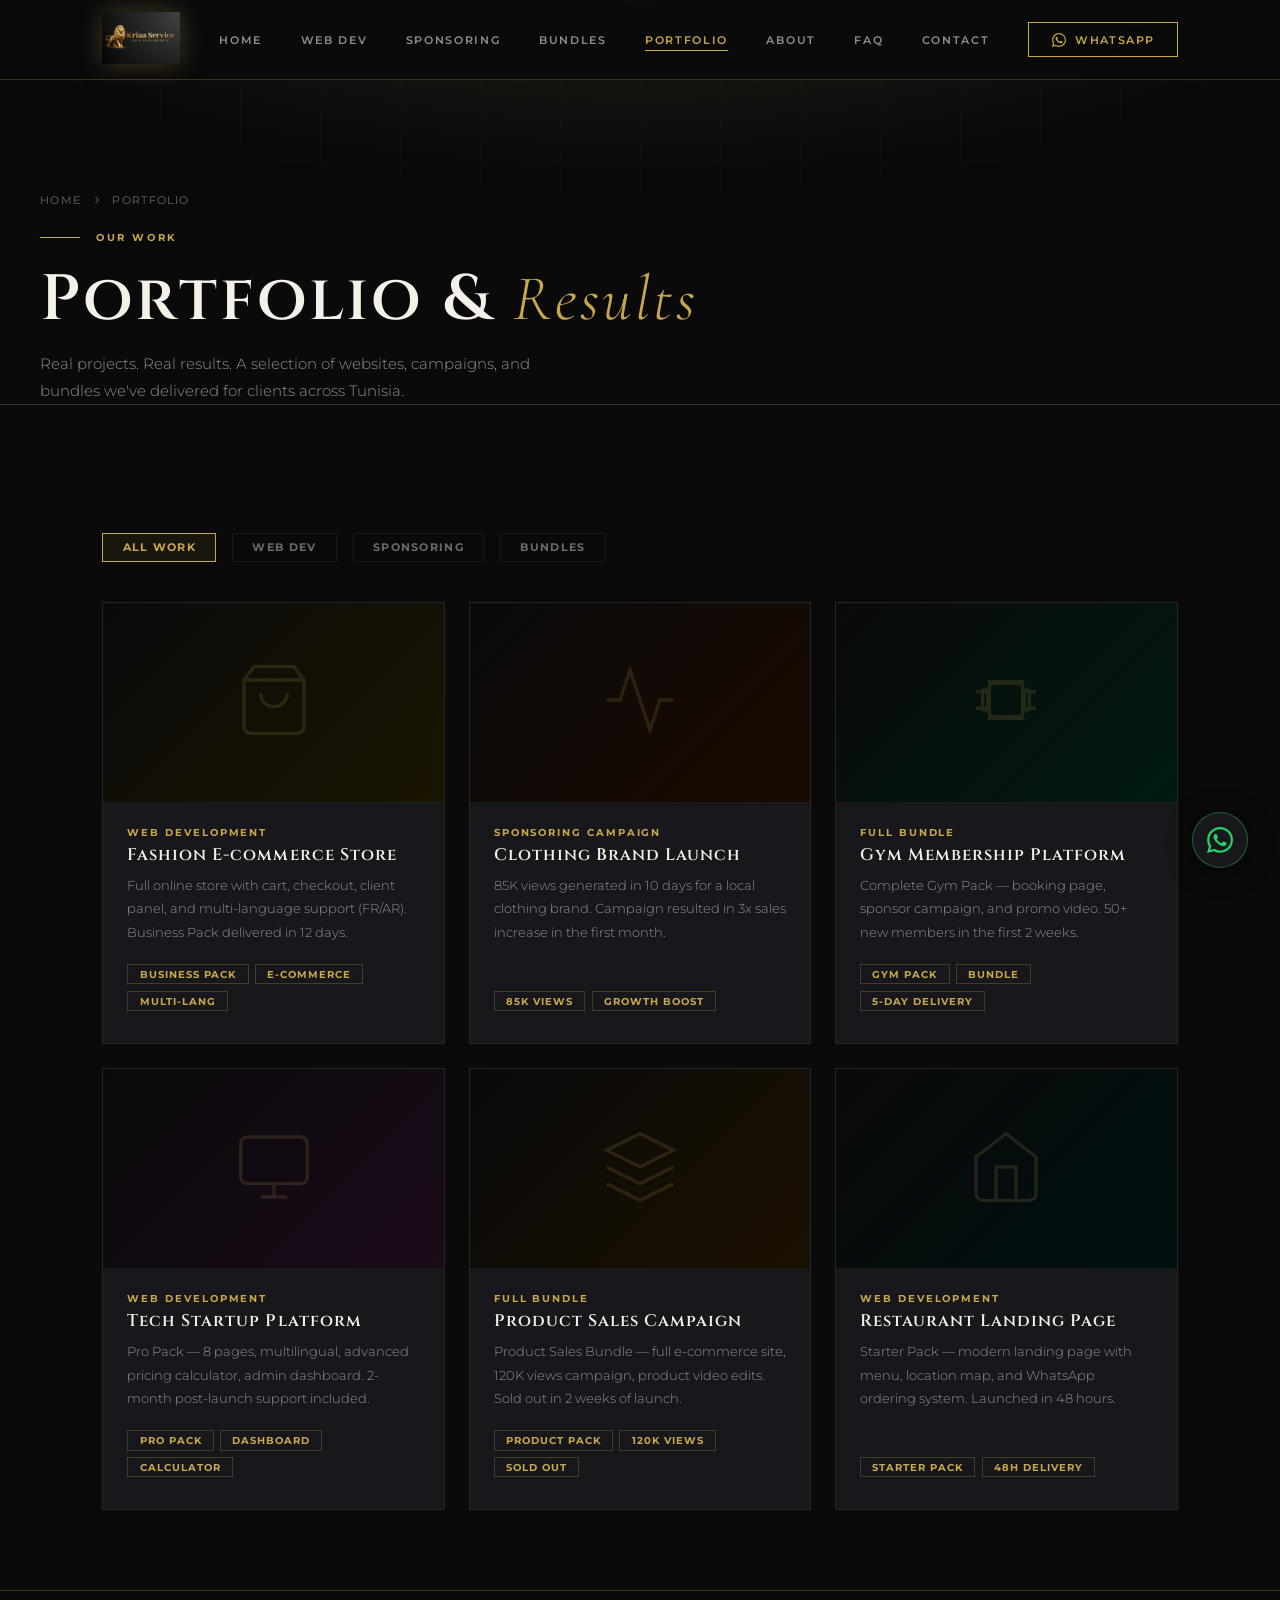
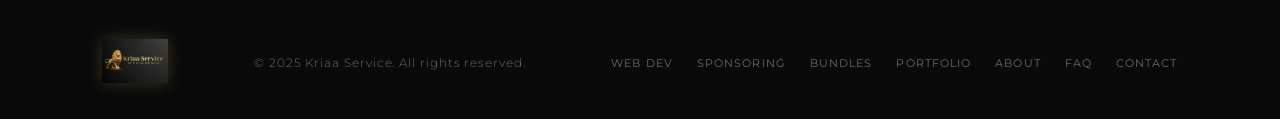
==== portfolio.html @ b35d07e5 "Add files via upload" ====
<!-- PORTFOLIO PAGE -->
<!DOCTYPE html>
<html lang="en">
<head>
  <meta charset="UTF-8"/><meta name="viewport" content="width=device-width, initial-scale=1.0"/>
  <title>Portfolio — Kriaa Service</title>
  <link rel="stylesheet" href="style.css"/>
  <style>
    .page-hero{min-height:45vh;display:flex;align-items:flex-end;padding:calc(var(--nav-h)+60px) var(--section-px) 60px;position:relative;overflow:hidden;border-bottom:1px solid var(--gold-border);}
    .page-hero-bg{position:absolute;inset:0;background:radial-gradient(ellipse 70% 60% at 50% 0%,rgba(201,168,76,.10) 0%,transparent 70%);}
    .page-hero-grid{position:absolute;inset:0;background-image:linear-gradient(rgba(201,168,76,.035) 1px,transparent 1px),linear-gradient(90deg,rgba(201,168,76,.035) 1px,transparent 1px);background-size:80px 80px;mask-image:radial-gradient(ellipse 80% 80% at 50% 0%,black 30%,transparent 100%);}
    .page-hero-inner{position:relative;z-index:1;max-width:var(--max-w);margin:0 auto;width:100%;}
    .breadcrumb{display:flex;align-items:center;gap:.6rem;margin-bottom:1.5rem;}
    .breadcrumb a,.breadcrumb span{font-size:.68rem;color:var(--muted);text-decoration:none;letter-spacing:.12em;text-transform:uppercase;}
    .breadcrumb a:hover{color:var(--gold);}
    .breadcrumb svg{width:12px;height:12px;color:var(--gold-dk);}

    .portfolio-section{padding:80px var(--section-px);background:var(--black);}
    .portfolio-inner{max-width:var(--max-w);margin:0 auto;}
    .portfolio-filter{display:flex;gap:1rem;margin-top:3rem;margin-bottom:2.5rem;flex-wrap:wrap;}
    .filter-btn{padding:.4rem 1.2rem;background:transparent;border:1px solid var(--border);color:var(--muted);font-family:var(--font-sans);font-size:.68rem;font-weight:700;letter-spacing:.12em;text-transform:uppercase;cursor:pointer;transition:all .3s;}
    .filter-btn.active,.filter-btn:hover{border-color:var(--gold);color:var(--gold);background:var(--gold-faint);}
    .portfolio-grid{display:grid;grid-template-columns:repeat(3,1fr);gap:1.5rem;}
    .port-card{background:var(--black3);border:1px solid var(--border);overflow:hidden;transition:transform .4s,box-shadow .4s,border-color .4s;display:flex;flex-direction:column;}
    .port-card:hover{transform:translateY(-6px);box-shadow:0 24px 60px rgba(0,0,0,.6);border-color:var(--gold-border);}
    .port-thumb{height:200px;background:var(--black2);display:flex;align-items:center;justify-content:center;border-bottom:1px solid var(--border);position:relative;overflow:hidden;}
    .port-thumb-icon{color:var(--gold);opacity:.15;}
    .port-thumb-icon svg{width:80px;height:80px;}
    .port-overlay{position:absolute;inset:0;background:rgba(201,168,76,.07);opacity:0;transition:opacity .3s;display:flex;align-items:center;justify-content:center;}
    .port-card:hover .port-overlay{opacity:1;}
    .port-overlay-text{font-family:var(--font-display);font-size:.7rem;letter-spacing:.2em;text-transform:uppercase;color:var(--gold);}
    .port-info{padding:1.5rem 1.5rem 2rem;flex:1;display:flex;flex-direction:column;}
    .port-type{font-size:.6rem;font-weight:700;letter-spacing:.2em;text-transform:uppercase;color:var(--gold);margin-bottom:.5rem;}
    .port-info h3{font-family:var(--font-display);font-size:1.05rem;letter-spacing:.06em;color:var(--white);margin-bottom:.6rem;}
    .port-info p{font-size:.82rem;color:var(--muted2);line-height:1.8;flex:1;}
    .port-tags{display:flex;flex-wrap:wrap;gap:.4rem;margin-top:1.2rem;}
    .port-tag{padding:.2rem .7rem;border:1px solid var(--gold-border);font-size:.62rem;font-weight:700;letter-spacing:.1em;text-transform:uppercase;color:var(--gold);}
    @media(max-width:900px){.portfolio-grid{grid-template-columns:1fr 1fr;}}
    @media(max-width:600px){.portfolio-grid{grid-template-columns:1fr;}}
  </style>
</head>
<body>
<nav id="nav">
  <a class="nav-logo" href="index.html"><img src="logo.png" alt="Kriaa Service"/></a>
  <ul class="nav-links" id="navLinks">
    <li><a href="index.html">Home</a></li><li><a href="web-development.html">Web Dev</a></li>
    <li><a href="sponsoring.html">Sponsoring</a></li><li><a href="bundles.html">Bundles</a></li>
    <li><a href="portfolio.html">Portfolio</a></li><li><a href="about.html">About</a></li>
    <li><a href="faq.html">FAQ</a></li><li><a href="contact.html">Contact</a></li>
  </ul>
  <a class="nav-cta" href="https://wa.me/96672771" target="_blank">
    <svg viewBox="0 0 24 24" fill="currentColor"><path d="M17.472 14.382c-.297-.149-1.758-.867-2.03-.967-.273-.099-.471-.148-.67.15-.197.297-.767.966-.94 1.164-.173.199-.347.223-.644.075-.297-.15-1.255-.463-2.39-1.475-.883-.788-1.48-1.761-1.653-2.059-.173-.297-.018-.458.13-.606.134-.133.298-.347.446-.52.149-.174.198-.298.298-.497.099-.198.05-.371-.025-.52-.075-.149-.669-1.612-.916-2.207-.242-.579-.487-.5-.669-.51-.173-.008-.371-.01-.57-.01-.198 0-.52.074-.792.372-.272.297-1.04 1.016-1.04 2.479 0 1.462 1.065 2.875 1.213 3.074.149.198 2.096 3.2 5.077 4.487.709.306 1.262.489 1.694.625.712.227 1.36.195 1.871.118.571-.085 1.758-.719 2.006-1.413.248-.694.248-1.289.173-1.413-.074-.124-.272-.198-.57-.347m-5.421 7.403h-.004a9.87 9.87 0 01-5.031-1.378l-.361-.214-3.741.982.998-3.648-.235-.374a9.86 9.86 0 01-1.51-5.26c.001-5.45 4.436-9.884 9.888-9.884 2.64 0 5.122 1.03 6.988 2.898a9.825 9.825 0 012.893 6.994c-.003 5.45-4.437 9.884-9.885 9.884m8.413-18.297A11.815 11.815 0 0012.05 0C5.495 0 .16 5.335.157 11.892c0 2.096.547 4.142 1.588 5.945L.057 24l6.305-1.654a11.882 11.882 0 005.683 1.448h.005c6.554 0 11.89-5.335 11.893-11.893a11.821 11.821 0 00-3.48-8.413z"/></svg>
    WhatsApp
  </a>
  <div class="burger" id="burger"><span></span><span></span><span></span></div>
</nav>

<div class="page-hero">
  <div class="page-hero-bg"></div><div class="page-hero-grid"></div>
  <div class="page-hero-inner reveal">
    <div class="breadcrumb"><a href="index.html">Home</a><svg viewBox="0 0 24 24" fill="none" stroke="currentColor" stroke-width="2"><path d="M9 18l6-6-6-6"/></svg><span>Portfolio</span></div>
    <div class="section-eyebrow"><div class="eyebrow-line"></div><span class="eyebrow-text">Our Work</span></div>
    <h1 style="font-family:var(--font-display);font-size:clamp(2.5rem,5vw,4.2rem);color:var(--white);margin-bottom:1rem;">Portfolio &amp; <em style="font-family:var(--font-serif);font-style:italic;color:var(--gold);font-weight:300;">Results</em></h1>
    <p style="max-width:520px;color:var(--muted2);line-height:1.8;">Real projects. Real results. A selection of websites, campaigns, and bundles we've delivered for clients across Tunisia.</p>
  </div>
</div>

<section class="portfolio-section">
  <div class="portfolio-inner">
    <div class="portfolio-filter reveal">
      <button class="filter-btn active">All Work</button>
      <button class="filter-btn">Web Dev</button>
      <button class="filter-btn">Sponsoring</button>
      <button class="filter-btn">Bundles</button>
    </div>
    <div class="portfolio-grid">
      <div class="port-card reveal" data-delay="0">
        <div class="port-thumb" style="background:linear-gradient(135deg,#0a0a0b,#1a1500);">
          <div class="port-thumb-icon"><svg viewBox="0 0 24 24" fill="none" stroke="currentColor" stroke-width="1"><path d="M6 2L3 6v14a2 2 0 002 2h14a2 2 0 002-2V6l-3-4z"/><line x1="3" y1="6" x2="21" y2="6"/><path d="M16 10a4 4 0 01-8 0"/></svg></div>
          <div class="port-overlay"><span class="port-overlay-text">View Project</span></div>
        </div>
        <div class="port-info">
          <div class="port-type">Web Development</div>
          <h3>Fashion E-commerce Store</h3>
          <p>Full online store with cart, checkout, client panel, and multi-language support (FR/AR). Business Pack delivered in 12 days.</p>
          <div class="port-tags"><span class="port-tag">Business Pack</span><span class="port-tag">E-commerce</span><span class="port-tag">Multi-lang</span></div>
        </div>
      </div>
      <div class="port-card reveal" data-delay="100">
        <div class="port-thumb" style="background:linear-gradient(135deg,#0a0a0b,#1a0a00);">
          <div class="port-thumb-icon"><svg viewBox="0 0 24 24" fill="none" stroke="currentColor" stroke-width="1"><path d="M22 12h-4l-3 9L9 3l-3 9H2"/></svg></div>
          <div class="port-overlay"><span class="port-overlay-text">View Campaign</span></div>
        </div>
        <div class="port-info">
          <div class="port-type">Sponsoring Campaign</div>
          <h3>Clothing Brand Launch</h3>
          <p>85K views generated in 10 days for a local clothing brand. Campaign resulted in 3x sales increase in the first month.</p>
          <div class="port-tags"><span class="port-tag">85K Views</span><span class="port-tag">Growth Boost</span></div>
        </div>
      </div>
      <div class="port-card reveal" data-delay="200">
        <div class="port-thumb" style="background:linear-gradient(135deg,#0a0a0b,#001a10);">
          <div class="port-thumb-icon"><svg viewBox="0 0 24 24" fill="none" stroke="currentColor" stroke-width="1"><path d="M6.5 6.5h11M6.5 17.5h11M3 9.5h3M3 14.5h3M18 9.5h3M18 14.5h3"/><rect x="5" y="9" width="1.5" height="6" rx=".5"/><rect x="17.5" y="9" width="1.5" height="6" rx=".5"/><rect x="7" y="7" width="10" height="10" rx="1"/></svg></div>
          <div class="port-overlay"><span class="port-overlay-text">View Project</span></div>
        </div>
        <div class="port-info">
          <div class="port-type">Full Bundle</div>
          <h3>Gym Membership Platform</h3>
          <p>Complete Gym Pack — booking page, sponsor campaign, and promo video. 50+ new members in the first 2 weeks.</p>
          <div class="port-tags"><span class="port-tag">Gym Pack</span><span class="port-tag">Bundle</span><span class="port-tag">5-Day Delivery</span></div>
        </div>
      </div>
      <div class="port-card reveal" data-delay="0">
        <div class="port-thumb" style="background:linear-gradient(135deg,#0a0a0b,#1a0a1a);">
          <div class="port-thumb-icon"><svg viewBox="0 0 24 24" fill="none" stroke="currentColor" stroke-width="1"><rect x="2" y="3" width="20" height="14" rx="2"/><path d="M8 21h8M12 17v4"/></svg></div>
          <div class="port-overlay"><span class="port-overlay-text">View Project</span></div>
        </div>
        <div class="port-info">
          <div class="port-type">Web Development</div>
          <h3>Tech Startup Platform</h3>
          <p>Pro Pack — 8 pages, multilingual, advanced pricing calculator, admin dashboard. 2-month post-launch support included.</p>
          <div class="port-tags"><span class="port-tag">Pro Pack</span><span class="port-tag">Dashboard</span><span class="port-tag">Calculator</span></div>
        </div>
      </div>
      <div class="port-card reveal" data-delay="100">
        <div class="port-thumb" style="background:linear-gradient(135deg,#0a0a0b,#1a1000);">
          <div class="port-thumb-icon"><svg viewBox="0 0 24 24" fill="none" stroke="currentColor" stroke-width="1"><path d="M12 2L2 7l10 5 10-5-10-5zM2 17l10 5 10-5M2 12l10 5 10-5"/></svg></div>
          <div class="port-overlay"><span class="port-overlay-text">View Campaign</span></div>
        </div>
        <div class="port-info">
          <div class="port-type">Full Bundle</div>
          <h3>Product Sales Campaign</h3>
          <p>Product Sales Bundle — full e-commerce site, 120K views campaign, product video edits. Sold out in 2 weeks of launch.</p>
          <div class="port-tags"><span class="port-tag">Product Pack</span><span class="port-tag">120K Views</span><span class="port-tag">Sold Out</span></div>
        </div>
      </div>
      <div class="port-card reveal" data-delay="200">
        <div class="port-thumb" style="background:linear-gradient(135deg,#0a0a0b,#001010);">
          <div class="port-thumb-icon"><svg viewBox="0 0 24 24" fill="none" stroke="currentColor" stroke-width="1"><path d="M3 9l9-7 9 7v11a2 2 0 01-2 2H5a2 2 0 01-2-2z"/><polyline points="9 22 9 12 15 12 15 22"/></svg></div>
          <div class="port-overlay"><span class="port-overlay-text">View Project</span></div>
        </div>
        <div class="port-info">
          <div class="port-type">Web Development</div>
          <h3>Restaurant Landing Page</h3>
          <p>Starter Pack — modern landing page with menu, location map, and WhatsApp ordering system. Launched in 48 hours.</p>
          <div class="port-tags"><span class="port-tag">Starter Pack</span><span class="port-tag">48H Delivery</span></div>
        </div>
      </div>
    </div>
  </div>
</section>

<footer id="footer">
  <div class="footer-inner">
    <a class="footer-logo" href="index.html"><img src="logo.png" alt="Kriaa Service"/></a>
    <p class="footer-copy">© 2025 Kriaa Service. All rights reserved.</p>
    <div class="footer-links">
      <a href="web-development.html">Web Dev</a><a href="sponsoring.html">Sponsoring</a>
      <a href="bundles.html">Bundles</a><a href="portfolio.html">Portfolio</a>
      <a href="about.html">About</a><a href="faq.html">FAQ</a><a href="contact.html">Contact</a>
    </div>
  </div>
</footer>
<a class="wa-float" href="https://wa.me/96672771" target="_blank">
  <svg viewBox="0 0 24 24" fill="#25D366"><path d="M17.472 14.382c-.297-.149-1.758-.867-2.03-.967-.273-.099-.471-.148-.67.15-.197.297-.767.966-.94 1.164-.173.199-.347.223-.644.075-.297-.15-1.255-.463-2.39-1.475-.883-.788-1.48-1.761-1.653-2.059-.173-.297-.018-.458.13-.606.134-.133.298-.347.446-.52.149-.174.198-.298.298-.497.099-.198.05-.371-.025-.52-.075-.149-.669-1.612-.916-2.207-.242-.579-.487-.5-.669-.51-.173-.008-.371-.01-.57-.01-.198 0-.52.074-.792.372-.272.297-1.04 1.016-1.04 2.479 0 1.462 1.065 2.875 1.213 3.074.149.198 2.096 3.2 5.077 4.487.709.306 1.262.489 1.694.625.712.227 1.36.195 1.871.118.571-.085 1.758-.719 2.006-1.413.248-.694.248-1.289.173-1.413-.074-.124-.272-.198-.57-.347m-5.421 7.403h-.004a9.87 9.87 0 01-5.031-1.378l-.361-.214-3.741.982.998-3.648-.235-.374a9.86 9.86 0 01-1.51-5.26c.001-5.45 4.436-9.884 9.888-9.884 2.64 0 5.122 1.03 6.988 2.898a9.825 9.825 0 012.893 6.994c-.003 5.45-4.437 9.884-9.885 9.884m8.413-18.297A11.815 11.815 0 0012.05 0C5.495 0 .16 5.335.157 11.892c0 2.096.547 4.142 1.588 5.945L.057 24l6.305-1.654a11.882 11.882 0 005.683 1.448h.005c6.554 0 11.89-5.335 11.893-11.893a11.821 11.821 0 00-3.48-8.413z"/></svg>
</a>
<script src="main.js"></script>
</body>
</html>
---- style.css ----
/* ══════════════════════════════════════════════
   KRIAA SERVICE — Global Stylesheet
   Theme: Black × Gold × Luxury
══════════════════════════════════════════════ */

@import url('https://fonts.googleapis.com/css2?family=Cormorant+Garamond:ital,wght@0,300;0,400;0,600;0,700;1,300;1,400&family=Montserrat:wght@300;400;500;600;700;800&family=Cinzel:wght@400;600;700&display=swap');

*, *::before, *::after { margin: 0; padding: 0; box-sizing: border-box; }

:root {
  --black:    #0A0A0B;
  --black2:   #111114;
  --black3:   #18181C;
  --black4:   #1E1E23;
  --gold:     #C9A84C;
  --gold-lt:  #E4C06E;
  --gold-dk:  #9A7A2E;
  --gold-faint: rgba(201,168,76,0.08);
  --gold-border: rgba(201,168,76,0.25);
  --white:    #F5F0E8;
  --muted:    #6B6870;
  --muted2:   #908D99;
  --border:   rgba(255,255,255,0.06);

  --font-display: 'Cinzel', serif;
  --font-serif:   'Cormorant Garamond', serif;
  --font-sans:    'Montserrat', sans-serif;

  --nav-h: 80px;
  --section-px: 8%;
  --max-w: 1200px;
}

html { scroll-behavior: smooth; font-size: 16px; }
body {
  background: var(--black);
  color: var(--white);
  font-family: var(--font-sans);
  overflow-x: hidden;
  -webkit-font-smoothing: antialiased;
}

::-webkit-scrollbar { width: 3px; }
::-webkit-scrollbar-track { background: var(--black); }
::-webkit-scrollbar-thumb { background: var(--gold-dk); }

::selection { background: rgba(201,168,76,0.3); color: var(--white); }

/* ── TYPOGRAPHY ── */
h1,h2,h3,h4 { font-family: var(--font-display); font-weight: 600; letter-spacing: 0.05em; line-height: 1.1; }
p { font-family: var(--font-sans); font-weight: 300; line-height: 1.8; color: var(--muted2); font-size: 0.92rem; }

.gold { color: var(--gold); }
.italic { font-family: var(--font-serif); font-style: italic; }

/* ── NAV ── */
#nav {
  position: fixed; top: 0; left: 0; right: 0; z-index: 1000;
  height: var(--nav-h);
  display: flex; align-items: center; justify-content: space-between;
  padding: 0 var(--section-px);
  background: rgba(10,10,11,0.92);
  backdrop-filter: blur(20px);
  border-bottom: 1px solid var(--gold-border);
  transition: all 0.4s;
}
#nav.scrolled { height: 64px; background: rgba(10,10,11,0.98); }

.nav-logo img {
  height: 52px; width: auto;
  filter: drop-shadow(0 0 12px rgba(201,168,76,0.3));
  transition: filter 0.3s;
}
.nav-logo img:hover { filter: drop-shadow(0 0 20px rgba(201,168,76,0.6)); }

.nav-links { display: flex; align-items: center; gap: 0; list-style: none; }
.nav-links a {
  display: block; padding: 0 1.2rem;
  font-family: var(--font-sans); font-size: 0.7rem; font-weight: 600;
  letter-spacing: 0.15em; text-transform: uppercase;
  color: var(--muted2); text-decoration: none;
  transition: color 0.3s; position: relative;
}
.nav-links a::after {
  content: ''; position: absolute; bottom: -4px; left: 1.2rem; right: 1.2rem;
  height: 1px; background: var(--gold); transform: scaleX(0);
  transition: transform 0.3s; transform-origin: left;
}
.nav-links a:hover, .nav-links a.active { color: var(--gold); }
.nav-links a:hover::after, .nav-links a.active::after { transform: scaleX(1); }

.nav-cta {
  display: flex; align-items: center; gap: 0.6rem;
  padding: 0.6rem 1.4rem;
  background: transparent; border: 1px solid var(--gold);
  font-family: var(--font-sans); font-size: 0.7rem; font-weight: 600;
  letter-spacing: 0.12em; text-transform: uppercase;
  color: var(--gold); text-decoration: none;
  transition: background 0.3s, color 0.3s, box-shadow 0.3s;
}
.nav-cta:hover { background: var(--gold); color: var(--black); box-shadow: 0 0 24px rgba(201,168,76,0.4); }
.nav-cta svg { width: 14px; height: 14px; }

.burger { display: none; cursor: pointer; flex-direction: column; gap: 5px; padding: 4px; }
.burger span { width: 22px; height: 1.5px; background: var(--gold); transition: 0.3s; display: block; }

/* ── SECTION WRAPPERS ── */
.page-section {
  min-height: 100vh;
  padding: calc(var(--nav-h) + 60px) var(--section-px) 80px;
  max-width: 100%;
}
.page-section.dark { background: var(--black); }
.page-section.dark2 { background: var(--black2); }
.page-section.dark3 { background: var(--black3); }

.inner { max-width: var(--max-w); margin: 0 auto; }

/* ── SECTION HEADER ── */
.section-eyebrow {
  display: flex; align-items: center; gap: 1rem; margin-bottom: 1.2rem;
}
.eyebrow-line { width: 40px; height: 1px; background: var(--gold); }
.eyebrow-text {
  font-family: var(--font-sans); font-size: 0.65rem; font-weight: 700;
  letter-spacing: 0.25em; text-transform: uppercase; color: var(--gold);
}
.section-title {
  font-family: var(--font-display); font-size: clamp(2rem, 4vw, 3.2rem);
  font-weight: 600; letter-spacing: 0.05em; line-height: 1.1;
  color: var(--white); margin-bottom: 1.2rem;
}
.section-title em { font-family: var(--font-serif); font-style: italic; color: var(--gold); font-weight: 300; }
.section-sub { font-size: 0.92rem; color: var(--muted2); max-width: 520px; line-height: 1.8; }

.section-divider {
  width: 60px; height: 1px;
  background: linear-gradient(90deg, var(--gold), transparent);
  margin: 1.5rem 0 2.5rem;
}
.section-divider.center { margin: 1.5rem auto 2.5rem; }

/* ── BUTTONS ── */
.btn {
  display: inline-flex; align-items: center; gap: 0.7rem;
  padding: 0.85rem 2rem;
  font-family: var(--font-sans); font-size: 0.72rem; font-weight: 600;
  letter-spacing: 0.15em; text-transform: uppercase;
  text-decoration: none; cursor: pointer; border: none;
  transition: all 0.35s;
}
.btn svg { width: 16px; height: 16px; transition: transform 0.3s; }
.btn:hover svg { transform: translateX(3px); }

.btn-gold {
  background: var(--gold); color: var(--black);
  box-shadow: 0 4px 24px rgba(201,168,76,0.25);
}
.btn-gold:hover { background: var(--gold-lt); box-shadow: 0 8px 40px rgba(201,168,76,0.45); transform: translateY(-2px); }

.btn-outline-gold {
  background: transparent; color: var(--gold);
  border: 1px solid var(--gold-border);
}
.btn-outline-gold:hover { border-color: var(--gold); background: var(--gold-faint); box-shadow: 0 0 24px rgba(201,168,76,0.15); }

.btn-ghost { background: transparent; color: var(--muted2); border: 1px solid var(--border); }
.btn-ghost:hover { border-color: var(--gold-border); color: var(--gold); }

/* ── CARDS ── */
.card {
  background: var(--black3); border: 1px solid var(--border);
  padding: 2.5rem 2rem; position: relative; overflow: hidden;
  transition: border-color 0.4s, transform 0.4s, box-shadow 0.4s;
}
.card::before {
  content: ''; position: absolute; top: 0; left: 0; right: 0; height: 2px;
  background: linear-gradient(90deg, transparent, var(--gold), transparent);
  opacity: 0; transition: opacity 0.4s;
}
.card:hover { border-color: var(--gold-border); transform: translateY(-4px); box-shadow: 0 20px 60px rgba(0,0,0,0.5); }
.card:hover::before { opacity: 1; }

/* ── GOLD SEPARATOR ── */
.ornament {
  display: flex; align-items: center; justify-content: center; gap: 1rem;
  margin: 3rem 0;
}
.ornament-line { flex: 1; max-width: 200px; height: 1px; background: linear-gradient(90deg, transparent, var(--gold-border)); }
.ornament-line.rev { background: linear-gradient(90deg, var(--gold-border), transparent); }
.ornament svg { width: 20px; height: 20px; color: var(--gold); opacity: 0.6; }

/* ── REVEAL ANIMATIONS ── */
.reveal { opacity: 0; transform: translateY(30px); transition: opacity 0.8s ease, transform 0.8s ease; }
.reveal.up { opacity: 1; transform: translateY(0); }
.reveal-left { opacity: 0; transform: translateX(-40px); transition: opacity 0.8s ease, transform 0.8s ease; }
.reveal-left.up { opacity: 1; transform: translateX(0); }
.reveal-right { opacity: 0; transform: translateX(40px); transition: opacity 0.8s ease, transform 0.8s ease; }
.reveal-right.up { opacity: 1; transform: translateX(0); }

/* ── GOLD GLOW BG ── */
.glow-orb {
  position: absolute; border-radius: 50%; pointer-events: none;
  background: radial-gradient(circle, rgba(201,168,76,0.12) 0%, transparent 70%);
}

/* ── FOOTER ── */
#footer {
  background: var(--black); border-top: 1px solid var(--gold-border);
  padding: 3rem var(--section-px) 2rem;
}
.footer-inner {
  max-width: var(--max-w); margin: 0 auto;
  display: flex; align-items: center; justify-content: space-between; flex-wrap: wrap; gap: 1.5rem;
}
.footer-logo img { height: 44px; filter: drop-shadow(0 0 8px rgba(201,168,76,0.25)); }
.footer-copy { font-size: 0.72rem; color: var(--muted); letter-spacing: 0.08em; }
.footer-links { display: flex; gap: 1.5rem; flex-wrap: wrap; }
.footer-links a { font-size: 0.68rem; color: var(--muted); text-decoration: none; letter-spacing: 0.1em; text-transform: uppercase; transition: color 0.3s; }
.footer-links a:hover { color: var(--gold); }

/* ── WA FLOAT ── */
.wa-float {
  position: fixed; bottom: 32px; right: 32px; z-index: 999;
  width: 56px; height: 56px;
  background: #18181C; border: 1px solid rgba(37,211,102,0.4);
  border-radius: 50%;
  display: flex; align-items: center; justify-content: center;
  text-decoration: none;
  box-shadow: 0 4px 24px rgba(0,0,0,0.5);
  transition: transform 0.3s, box-shadow 0.3s, border-color 0.3s;
}
.wa-float:hover { transform: scale(1.1); box-shadow: 0 8px 32px rgba(37,211,102,0.3); border-color: rgba(37,211,102,0.8); }
.wa-float svg { width: 26px; height: 26px; }

/* ── MOBILE ── */
@media (max-width: 900px) {
  :root { --section-px: 5%; }
  .nav-links { display: none; }
  .nav-links.open {
    display: flex; flex-direction: column; gap: 0;
    position: fixed; top: var(--nav-h); left: 0; right: 0;
    background: var(--black2); border-bottom: 1px solid var(--gold-border);
    padding: 1rem 0; z-index: 999;
  }
  .nav-links a { padding: 1rem 2rem; }
  .burger { display: flex; }
  .nav-cta { display: none; }
}
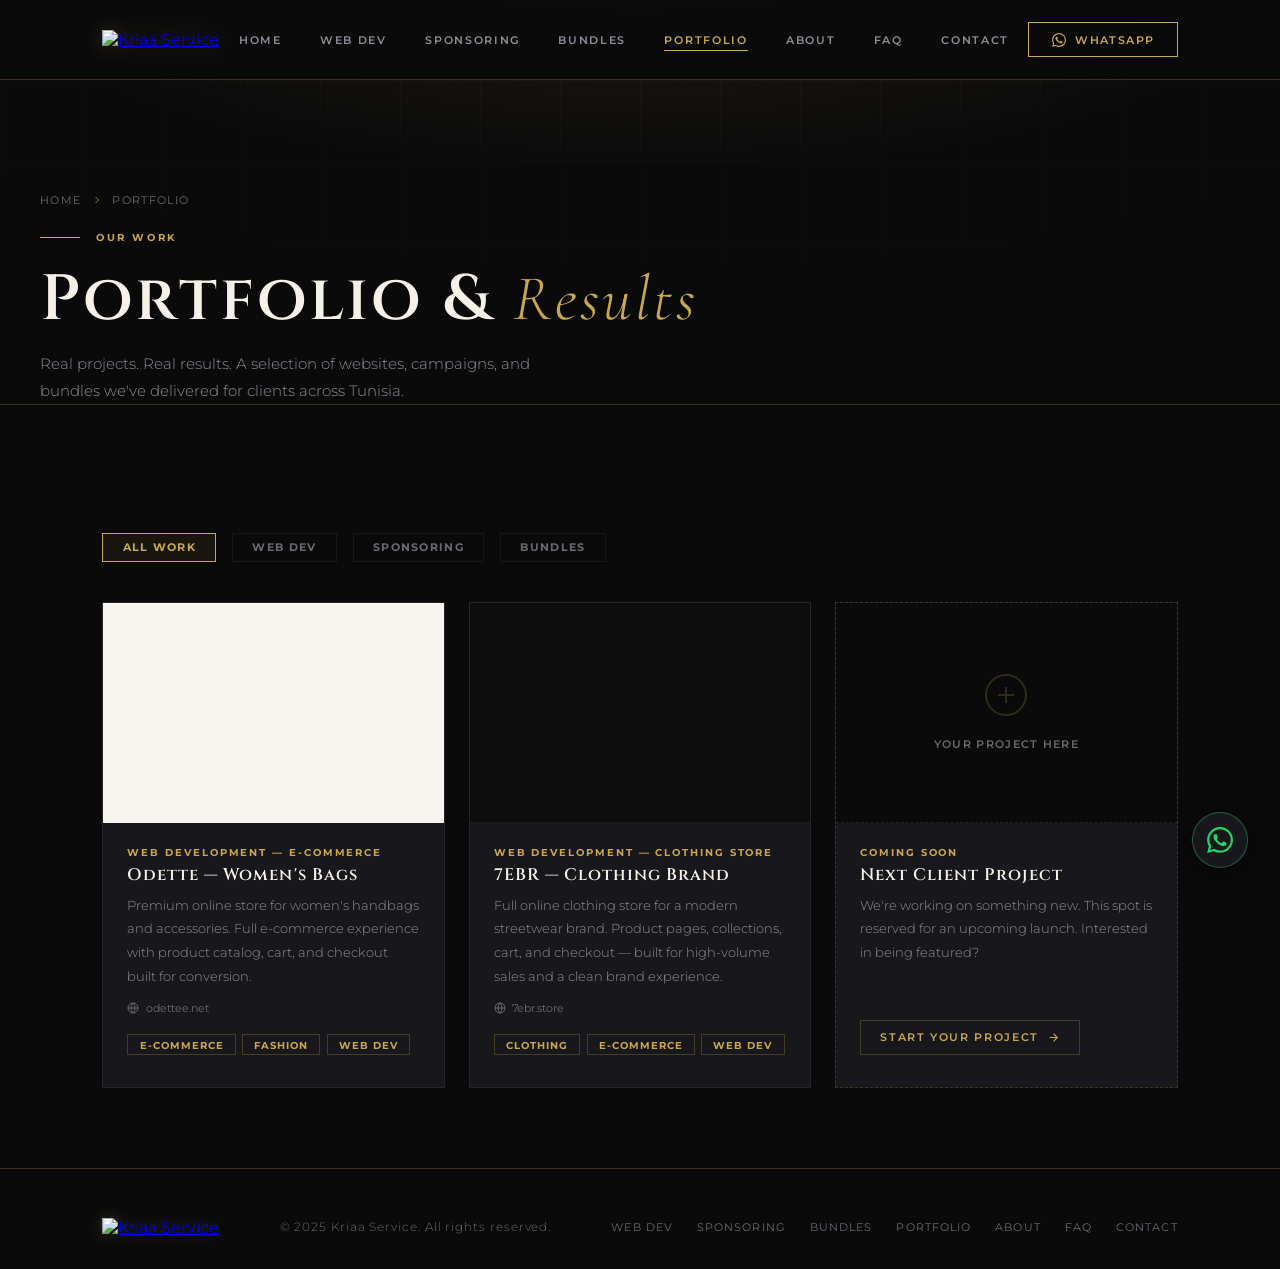
==== commit ba950732: "Update portfolio.html" ====
--- a/portfolio.html
+++ b/portfolio.html
@@ -23,25 +23,34 @@
     .portfolio-grid{display:grid;grid-template-columns:repeat(3,1fr);gap:1.5rem;}
     .port-card{background:var(--black3);border:1px solid var(--border);overflow:hidden;transition:transform .4s,box-shadow .4s,border-color .4s;display:flex;flex-direction:column;}
     .port-card:hover{transform:translateY(-6px);box-shadow:0 24px 60px rgba(0,0,0,.6);border-color:var(--gold-border);}
-    .port-thumb{height:200px;background:var(--black2);display:flex;align-items:center;justify-content:center;border-bottom:1px solid var(--border);position:relative;overflow:hidden;}
+    .port-thumb{height:220px;background:var(--black2);display:flex;align-items:center;justify-content:center;border-bottom:1px solid var(--border);position:relative;overflow:hidden;}
+    .port-thumb iframe{width:100%;height:100%;border:none;pointer-events:none;transform:scale(1);transform-origin:top left;}
     .port-thumb-icon{color:var(--gold);opacity:.15;}
     .port-thumb-icon svg{width:80px;height:80px;}
-    .port-overlay{position:absolute;inset:0;background:rgba(201,168,76,.07);opacity:0;transition:opacity .3s;display:flex;align-items:center;justify-content:center;}
+    .port-overlay{position:absolute;inset:0;background:rgba(10,10,11,.55);opacity:0;transition:opacity .3s;display:flex;align-items:center;justify-content:center;backdrop-filter:blur(2px);}
     .port-card:hover .port-overlay{opacity:1;}
-    .port-overlay-text{font-family:var(--font-display);font-size:.7rem;letter-spacing:.2em;text-transform:uppercase;color:var(--gold);}
+    .port-overlay-btn{display:inline-flex;align-items:center;gap:.5rem;padding:.6rem 1.4rem;background:var(--gold);color:var(--black);font-family:var(--font-sans);font-size:.68rem;font-weight:800;letter-spacing:.12em;text-transform:uppercase;text-decoration:none;transition:background .2s;}
+    .port-overlay-btn:hover{background:var(--gold-lt);}
+    .port-overlay-btn svg{width:14px;height:14px;}
+    /* screenshot preview using iframe workaround */
+    .port-preview{width:100%;height:100%;position:relative;overflow:hidden;}
+    .port-preview-frame{position:absolute;top:0;left:0;width:200%;height:200%;transform:scale(.5);transform-origin:top left;border:none;pointer-events:none;}
     .port-info{padding:1.5rem 1.5rem 2rem;flex:1;display:flex;flex-direction:column;}
     .port-type{font-size:.6rem;font-weight:700;letter-spacing:.2em;text-transform:uppercase;color:var(--gold);margin-bottom:.5rem;}
     .port-info h3{font-family:var(--font-display);font-size:1.05rem;letter-spacing:.06em;color:var(--white);margin-bottom:.6rem;}
     .port-info p{font-size:.82rem;color:var(--muted2);line-height:1.8;flex:1;}
     .port-tags{display:flex;flex-wrap:wrap;gap:.4rem;margin-top:1.2rem;}
     .port-tag{padding:.2rem .7rem;border:1px solid var(--gold-border);font-size:.62rem;font-weight:700;letter-spacing:.1em;text-transform:uppercase;color:var(--gold);}
+    .port-url{display:inline-flex;align-items:center;gap:.4rem;font-size:.7rem;color:var(--muted);margin-top:.8rem;text-decoration:none;transition:color .2s;}
+    .port-url:hover{color:var(--gold);}
+    .port-url svg{width:12px;height:12px;}
     @media(max-width:900px){.portfolio-grid{grid-template-columns:1fr 1fr;}}
     @media(max-width:600px){.portfolio-grid{grid-template-columns:1fr;}}
   </style>
 </head>
 <body>
 <nav id="nav">
-  <a class="nav-logo" href="index.html"><img src="logo.png" alt="Kriaa Service"/></a>
+  <a class="nav-logo" href="index.html"><img src="logo.jpeg" alt="Kriaa Service"/></a>
   <ul class="nav-links" id="navLinks">
     <li><a href="index.html">Home</a></li><li><a href="web-development.html">Web Dev</a></li>
     <li><a href="sponsoring.html">Sponsoring</a></li><li><a href="bundles.html">Bundles</a></li>
@@ -74,76 +83,92 @@
       <button class="filter-btn">Bundles</button>
     </div>
     <div class="portfolio-grid">
+      <!-- ══ REAL PROJECT 1 — ODETTE ══ -->
       <div class="port-card reveal" data-delay="0">
-        <div class="port-thumb" style="background:linear-gradient(135deg,#0a0a0b,#1a1500);">
-          <div class="port-thumb-icon"><svg viewBox="0 0 24 24" fill="none" stroke="currentColor" stroke-width="1"><path d="M6 2L3 6v14a2 2 0 002 2h14a2 2 0 002-2V6l-3-4z"/><line x1="3" y1="6" x2="21" y2="6"/><path d="M16 10a4 4 0 01-8 0"/></svg></div>
-          <div class="port-overlay"><span class="port-overlay-text">View Project</span></div>
+        <div class="port-thumb" style="background:#f8f5f0;position:relative;overflow:hidden;">
+          <div class="port-preview">
+            <iframe class="port-preview-frame" src="https://www.odettee.net" title="Odette" loading="lazy" sandbox="allow-scripts allow-same-origin"></iframe>
+          </div>
+          <!-- Fallback shown while iframe loads -->
+          <div class="port-thumb-fallback" style="position:absolute;inset:0;display:flex;flex-direction:column;align-items:center;justify-content:center;gap:.8rem;background:linear-gradient(135deg,#0a0a0b,#1a1408);z-index:0;">
+            <svg style="width:60px;height:60px;color:var(--gold);opacity:.25;" viewBox="0 0 24 24" fill="none" stroke="currentColor" stroke-width="1"><path d="M6 2L3 6v14a2 2 0 002 2h14a2 2 0 002-2V6l-3-4z"/><line x1="3" y1="6" x2="21" y2="6"/><path d="M16 10a4 4 0 01-8 0"/></svg>
+            <span style="font-family:var(--font-display);font-size:1.1rem;color:var(--gold);letter-spacing:.12em;">ODETTE</span>
+          </div>
+          <div class="port-overlay">
+            <a class="port-overlay-btn" href="https://www.odettee.net" target="_blank" rel="noopener">
+              Visit Site
+              <svg viewBox="0 0 24 24" fill="none" stroke="currentColor" stroke-width="2"><path d="M18 13v6a2 2 0 01-2 2H5a2 2 0 01-2-2V8a2 2 0 012-2h6"/><polyline points="15 3 21 3 21 9"/><line x1="10" y1="14" x2="21" y2="3"/></svg>
+            </a>
+          </div>
         </div>
         <div class="port-info">
-          <div class="port-type">Web Development</div>
-          <h3>Fashion E-commerce Store</h3>
-          <p>Full online store with cart, checkout, client panel, and multi-language support (FR/AR). Business Pack delivered in 12 days.</p>
-          <div class="port-tags"><span class="port-tag">Business Pack</span><span class="port-tag">E-commerce</span><span class="port-tag">Multi-lang</span></div>
+          <div class="port-type">Web Development — E-commerce</div>
+          <h3>Odette — Women's Bags</h3>
+          <p>Premium online store for women's handbags and accessories. Full e-commerce experience with product catalog, cart, and checkout built for conversion.</p>
+          <a class="port-url" href="https://www.odettee.net" target="_blank" rel="noopener">
+            <svg viewBox="0 0 24 24" fill="none" stroke="currentColor" stroke-width="2"><circle cx="12" cy="12" r="10"/><line x1="2" y1="12" x2="22" y2="12"/><path d="M12 2a15.3 15.3 0 014 10 15.3 15.3 0 01-4 10 15.3 15.3 0 01-4-10 15.3 15.3 0 014-10z"/></svg>
+            odettee.net
+          </a>
+          <div class="port-tags">
+            <span class="port-tag">E-commerce</span>
+            <span class="port-tag">Fashion</span>
+            <span class="port-tag">Web Dev</span>
+          </div>
         </div>
       </div>
-      <div class="port-card reveal" data-delay="100">
-        <div class="port-thumb" style="background:linear-gradient(135deg,#0a0a0b,#1a0a00);">
-          <div class="port-thumb-icon"><svg viewBox="0 0 24 24" fill="none" stroke="currentColor" stroke-width="1"><path d="M22 12h-4l-3 9L9 3l-3 9H2"/></svg></div>
-          <div class="port-overlay"><span class="port-overlay-text">View Campaign</span></div>
+
+      <!-- ══ REAL PROJECT 2 — 7EBR ══ -->
+      <div class="port-card reveal" data-delay="150">
+        <div class="port-thumb" style="background:#0d0d0d;position:relative;overflow:hidden;">
+          <div class="port-preview">
+            <iframe class="port-preview-frame" src="https://7ebr.store" title="7EBR" loading="lazy" sandbox="allow-scripts allow-same-origin"></iframe>
+          </div>
+          <!-- Fallback -->
+          <div class="port-thumb-fallback" style="position:absolute;inset:0;display:flex;flex-direction:column;align-items:center;justify-content:center;gap:.8rem;background:linear-gradient(135deg,#0a0a0b,#0d0a14);z-index:0;">
+            <svg style="width:60px;height:60px;color:var(--gold);opacity:.25;" viewBox="0 0 24 24" fill="none" stroke="currentColor" stroke-width="1"><path d="M20.38 3.46L16 2a4 4 0 01-8 0L3.62 3.46a2 2 0 00-1.34 2.23l.58 3.57a1 1 0 00.99.84H6v10c0 1.1.9 2 2 2h8a2 2 0 002-2V10h2.15a1 1 0 00.99-.84l.58-3.57a2 2 0 00-1.34-2.23z"/></svg>
+            <span style="font-family:var(--font-display);font-size:1.4rem;color:var(--gold);letter-spacing:.15em;">7EBR</span>
+          </div>
+          <div class="port-overlay">
+            <a class="port-overlay-btn" href="https://7ebr.store" target="_blank" rel="noopener">
+              Visit Site
+              <svg viewBox="0 0 24 24" fill="none" stroke="currentColor" stroke-width="2"><path d="M18 13v6a2 2 0 01-2 2H5a2 2 0 01-2-2V8a2 2 0 012-2h6"/><polyline points="15 3 21 3 21 9"/><line x1="10" y1="14" x2="21" y2="3"/></svg>
+            </a>
+          </div>
         </div>
         <div class="port-info">
-          <div class="port-type">Sponsoring Campaign</div>
-          <h3>Clothing Brand Launch</h3>
-          <p>85K views generated in 10 days for a local clothing brand. Campaign resulted in 3x sales increase in the first month.</p>
-          <div class="port-tags"><span class="port-tag">85K Views</span><span class="port-tag">Growth Boost</span></div>
+          <div class="port-type">Web Development — Clothing Store</div>
+          <h3>7EBR — Clothing Brand</h3>
+          <p>Full online clothing store for a modern streetwear brand. Product pages, collections, cart, and checkout — built for high-volume sales and a clean brand experience.</p>
+          <a class="port-url" href="https://7ebr.store" target="_blank" rel="noopener">
+            <svg viewBox="0 0 24 24" fill="none" stroke="currentColor" stroke-width="2"><circle cx="12" cy="12" r="10"/><line x1="2" y1="12" x2="22" y2="12"/><path d="M12 2a15.3 15.3 0 014 10 15.3 15.3 0 01-4 10 15.3 15.3 0 01-4-10 15.3 15.3 0 014-10z"/></svg>
+            7ebr.store
+          </a>
+          <div class="port-tags">
+            <span class="port-tag">Clothing</span>
+            <span class="port-tag">E-commerce</span>
+            <span class="port-tag">Web Dev</span>
+          </div>
         </div>
       </div>
-      <div class="port-card reveal" data-delay="200">
-        <div class="port-thumb" style="background:linear-gradient(135deg,#0a0a0b,#001a10);">
-          <div class="port-thumb-icon"><svg viewBox="0 0 24 24" fill="none" stroke="currentColor" stroke-width="1"><path d="M6.5 6.5h11M6.5 17.5h11M3 9.5h3M3 14.5h3M18 9.5h3M18 14.5h3"/><rect x="5" y="9" width="1.5" height="6" rx=".5"/><rect x="17.5" y="9" width="1.5" height="6" rx=".5"/><rect x="7" y="7" width="10" height="10" rx="1"/></svg></div>
-          <div class="port-overlay"><span class="port-overlay-text">View Project</span></div>
+
+      <!-- ══ PLACEHOLDER — YOUR PROJECT NEXT ══ -->
+      <div class="port-card reveal" data-delay="300" style="border-style:dashed;border-color:rgba(201,168,76,.2);">
+        <div class="port-thumb" style="background:var(--black);border-bottom:1px dashed rgba(201,168,76,.15);">
+          <div style="text-align:center;padding:2rem;">
+            <svg style="width:48px;height:48px;color:var(--gold);opacity:.2;margin:0 auto 1rem;display:block;" viewBox="0 0 24 24" fill="none" stroke="currentColor" stroke-width="1"><circle cx="12" cy="12" r="10"/><line x1="12" y1="8" x2="12" y2="16"/><line x1="8" y1="12" x2="16" y2="12"/></svg>
+            <p style="font-size:.68rem;color:var(--muted);letter-spacing:.12em;text-transform:uppercase;font-family:var(--font-sans);font-weight:600;">Your Project Here</p>
+          </div>
         </div>
         <div class="port-info">
-          <div class="port-type">Full Bundle</div>
-          <h3>Gym Membership Platform</h3>
-          <p>Complete Gym Pack — booking page, sponsor campaign, and promo video. 50+ new members in the first 2 weeks.</p>
-          <div class="port-tags"><span class="port-tag">Gym Pack</span><span class="port-tag">Bundle</span><span class="port-tag">5-Day Delivery</span></div>
-        </div>
-      </div>
-      <div class="port-card reveal" data-delay="0">
-        <div class="port-thumb" style="background:linear-gradient(135deg,#0a0a0b,#1a0a1a);">
-          <div class="port-thumb-icon"><svg viewBox="0 0 24 24" fill="none" stroke="currentColor" stroke-width="1"><rect x="2" y="3" width="20" height="14" rx="2"/><path d="M8 21h8M12 17v4"/></svg></div>
-          <div class="port-overlay"><span class="port-overlay-text">View Project</span></div>
-        </div>
-        <div class="port-info">
-          <div class="port-type">Web Development</div>
-          <h3>Tech Startup Platform</h3>
-          <p>Pro Pack — 8 pages, multilingual, advanced pricing calculator, admin dashboard. 2-month post-launch support included.</p>
-          <div class="port-tags"><span class="port-tag">Pro Pack</span><span class="port-tag">Dashboard</span><span class="port-tag">Calculator</span></div>
-        </div>
-      </div>
-      <div class="port-card reveal" data-delay="100">
-        <div class="port-thumb" style="background:linear-gradient(135deg,#0a0a0b,#1a1000);">
-          <div class="port-thumb-icon"><svg viewBox="0 0 24 24" fill="none" stroke="currentColor" stroke-width="1"><path d="M12 2L2 7l10 5 10-5-10-5zM2 17l10 5 10-5M2 12l10 5 10-5"/></svg></div>
-          <div class="port-overlay"><span class="port-overlay-text">View Campaign</span></div>
-        </div>
-        <div class="port-info">
-          <div class="port-type">Full Bundle</div>
-          <h3>Product Sales Campaign</h3>
-          <p>Product Sales Bundle — full e-commerce site, 120K views campaign, product video edits. Sold out in 2 weeks of launch.</p>
-          <div class="port-tags"><span class="port-tag">Product Pack</span><span class="port-tag">120K Views</span><span class="port-tag">Sold Out</span></div>
-        </div>
-      </div>
-      <div class="port-card reveal" data-delay="200">
-        <div class="port-thumb" style="background:linear-gradient(135deg,#0a0a0b,#001010);">
-          <div class="port-thumb-icon"><svg viewBox="0 0 24 24" fill="none" stroke="currentColor" stroke-width="1"><path d="M3 9l9-7 9 7v11a2 2 0 01-2 2H5a2 2 0 01-2-2z"/><polyline points="9 22 9 12 15 12 15 22"/></svg></div>
-          <div class="port-overlay"><span class="port-overlay-text">View Project</span></div>
-        </div>
-        <div class="port-info">
-          <div class="port-type">Web Development</div>
-          <h3>Restaurant Landing Page</h3>
-          <p>Starter Pack — modern landing page with menu, location map, and WhatsApp ordering system. Launched in 48 hours.</p>
-          <div class="port-tags"><span class="port-tag">Starter Pack</span><span class="port-tag">48H Delivery</span></div>
+          <div class="port-type">Coming Soon</div>
+          <h3>Next Client Project</h3>
+          <p>We're working on something new. This spot is reserved for an upcoming launch. Interested in being featured?</p>
+          <div style="margin-top:auto;padding-top:1.2rem;">
+            <a href="https://wa.me/96672771?text=Hi Kriaa Service! I want to start a project." target="_blank" class="btn btn-outline-gold" style="font-size:.68rem;padding:.6rem 1.2rem;display:inline-flex;align-items:center;gap:.5rem;">
+              Start Your Project
+              <svg viewBox="0 0 24 24" fill="none" stroke="currentColor" stroke-width="2" style="width:13px;height:13px;"><path d="M5 12h14M12 5l7 7-7 7"/></svg>
+            </a>
+          </div>
         </div>
       </div>
     </div>
@@ -152,7 +177,7 @@
 
 <footer id="footer">
   <div class="footer-inner">
-    <a class="footer-logo" href="index.html"><img src="logo.png" alt="Kriaa Service"/></a>
+    <a class="footer-logo" href="index.html"><img src="logo.jpeg" alt="Kriaa Service"/></a>
     <p class="footer-copy">© 2025 Kriaa Service. All rights reserved.</p>
     <div class="footer-links">
       <a href="web-development.html">Web Dev</a><a href="sponsoring.html">Sponsoring</a>
@@ -165,5 +190,22 @@
   <svg viewBox="0 0 24 24" fill="#25D366"><path d="M17.472 14.382c-.297-.149-1.758-.867-2.03-.967-.273-.099-.471-.148-.67.15-.197.297-.767.966-.94 1.164-.173.199-.347.223-.644.075-.297-.15-1.255-.463-2.39-1.475-.883-.788-1.48-1.761-1.653-2.059-.173-.297-.018-.458.13-.606.134-.133.298-.347.446-.52.149-.174.198-.298.298-.497.099-.198.05-.371-.025-.52-.075-.149-.669-1.612-.916-2.207-.242-.579-.487-.5-.669-.51-.173-.008-.371-.01-.57-.01-.198 0-.52.074-.792.372-.272.297-1.04 1.016-1.04 2.479 0 1.462 1.065 2.875 1.213 3.074.149.198 2.096 3.2 5.077 4.487.709.306 1.262.489 1.694.625.712.227 1.36.195 1.871.118.571-.085 1.758-.719 2.006-1.413.248-.694.248-1.289.173-1.413-.074-.124-.272-.198-.57-.347m-5.421 7.403h-.004a9.87 9.87 0 01-5.031-1.378l-.361-.214-3.741.982.998-3.648-.235-.374a9.86 9.86 0 01-1.51-5.26c.001-5.45 4.436-9.884 9.888-9.884 2.64 0 5.122 1.03 6.988 2.898a9.825 9.825 0 012.893 6.994c-.003 5.45-4.437 9.884-9.885 9.884m8.413-18.297A11.815 11.815 0 0012.05 0C5.495 0 .16 5.335.157 11.892c0 2.096.547 4.142 1.588 5.945L.057 24l6.305-1.654a11.882 11.882 0 005.683 1.448h.005c6.554 0 11.89-5.335 11.893-11.893a11.821 11.821 0 00-3.48-8.413z"/></svg>
 </a>
 <script src="main.js"></script>
+<script>
+  // Hide fallback background once iframe loads
+  document.querySelectorAll('.port-preview-frame').forEach(function(iframe) {
+    iframe.addEventListener('load', function() {
+      var fallback = iframe.closest('.port-thumb').querySelector('.port-thumb-fallback');
+      if (fallback) fallback.style.display = 'none';
+    });
+  });
+
+  // Filter buttons (visual only — all cards always shown)
+  document.querySelectorAll('.filter-btn').forEach(function(btn) {
+    btn.addEventListener('click', function() {
+      document.querySelectorAll('.filter-btn').forEach(function(b){ b.classList.remove('active'); });
+      btn.classList.add('active');
+    });
+  });
+</script>
 </body>
-</html>+</html>
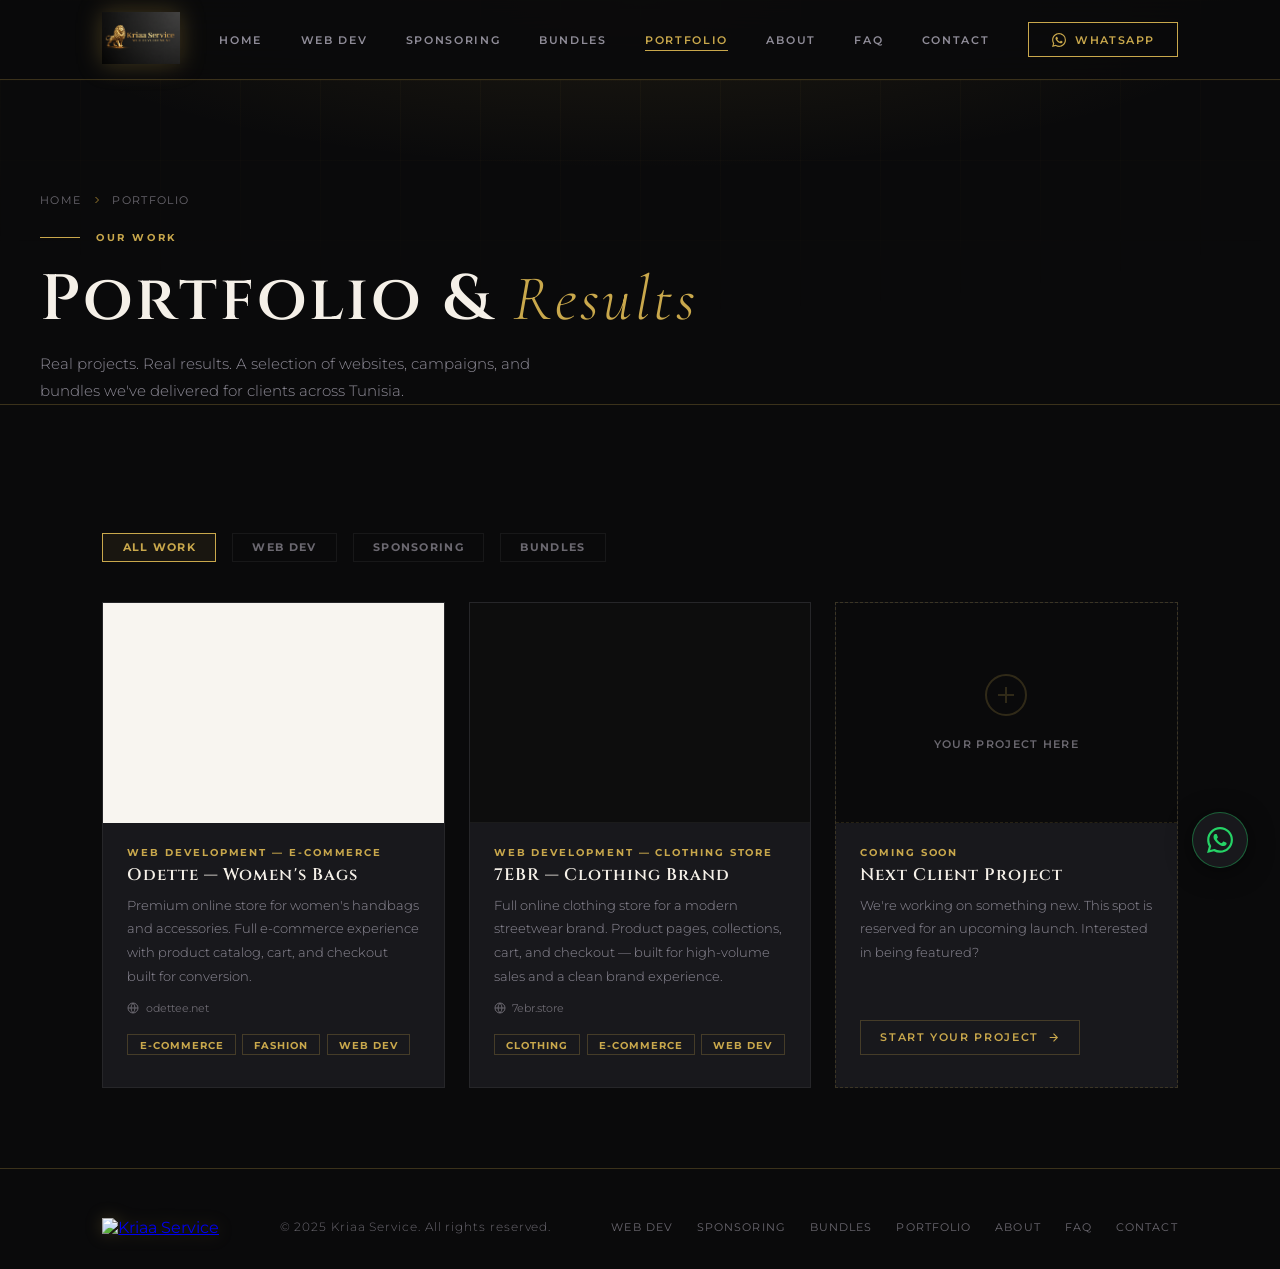
==== commit 3918decb: "Update portfolio.html" ====
--- a/portfolio.html
+++ b/portfolio.html
@@ -50,7 +50,7 @@
 </head>
 <body>
 <nav id="nav">
-  <a class="nav-logo" href="index.html"><img src="logo.jpeg" alt="Kriaa Service"/></a>
+  <a class="nav-logo" href="index.html"><img src="logo.png" alt="Kriaa Service"/></a>
   <ul class="nav-links" id="navLinks">
     <li><a href="index.html">Home</a></li><li><a href="web-development.html">Web Dev</a></li>
     <li><a href="sponsoring.html">Sponsoring</a></li><li><a href="bundles.html">Bundles</a></li>
